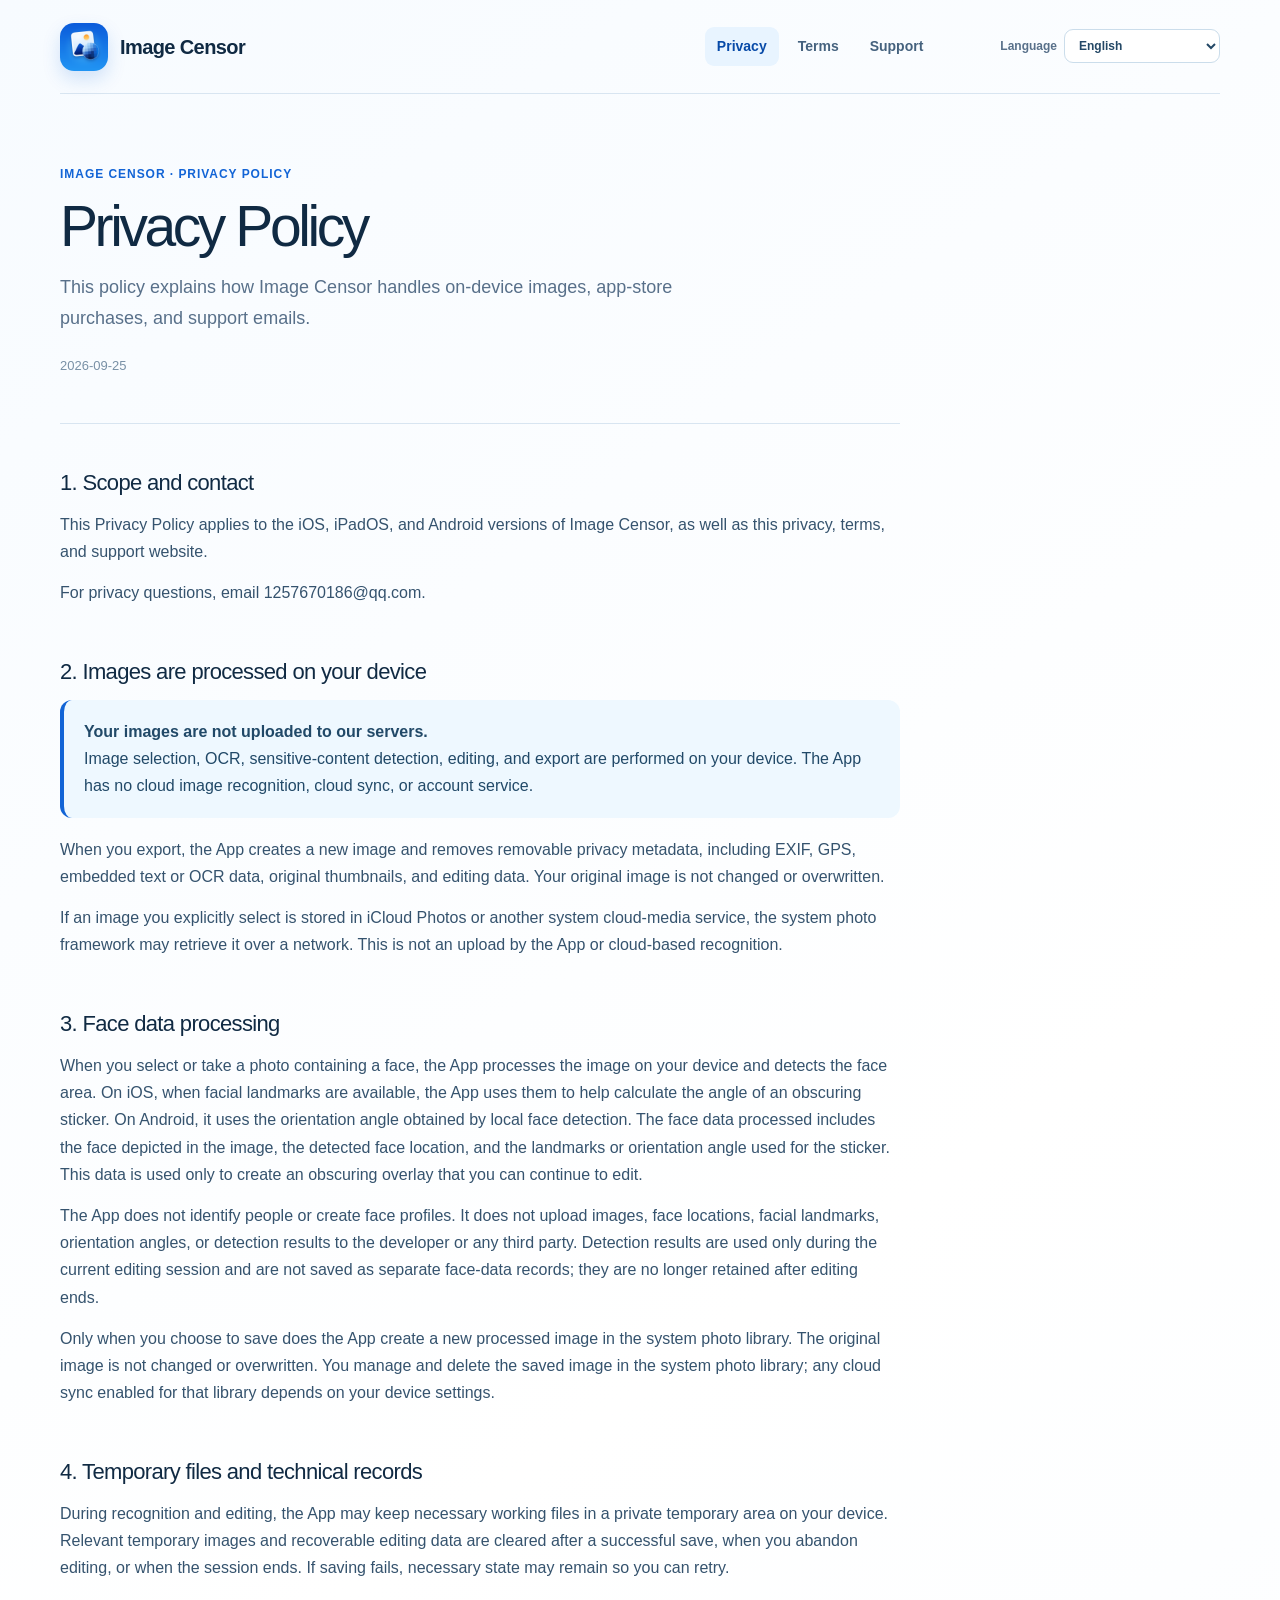
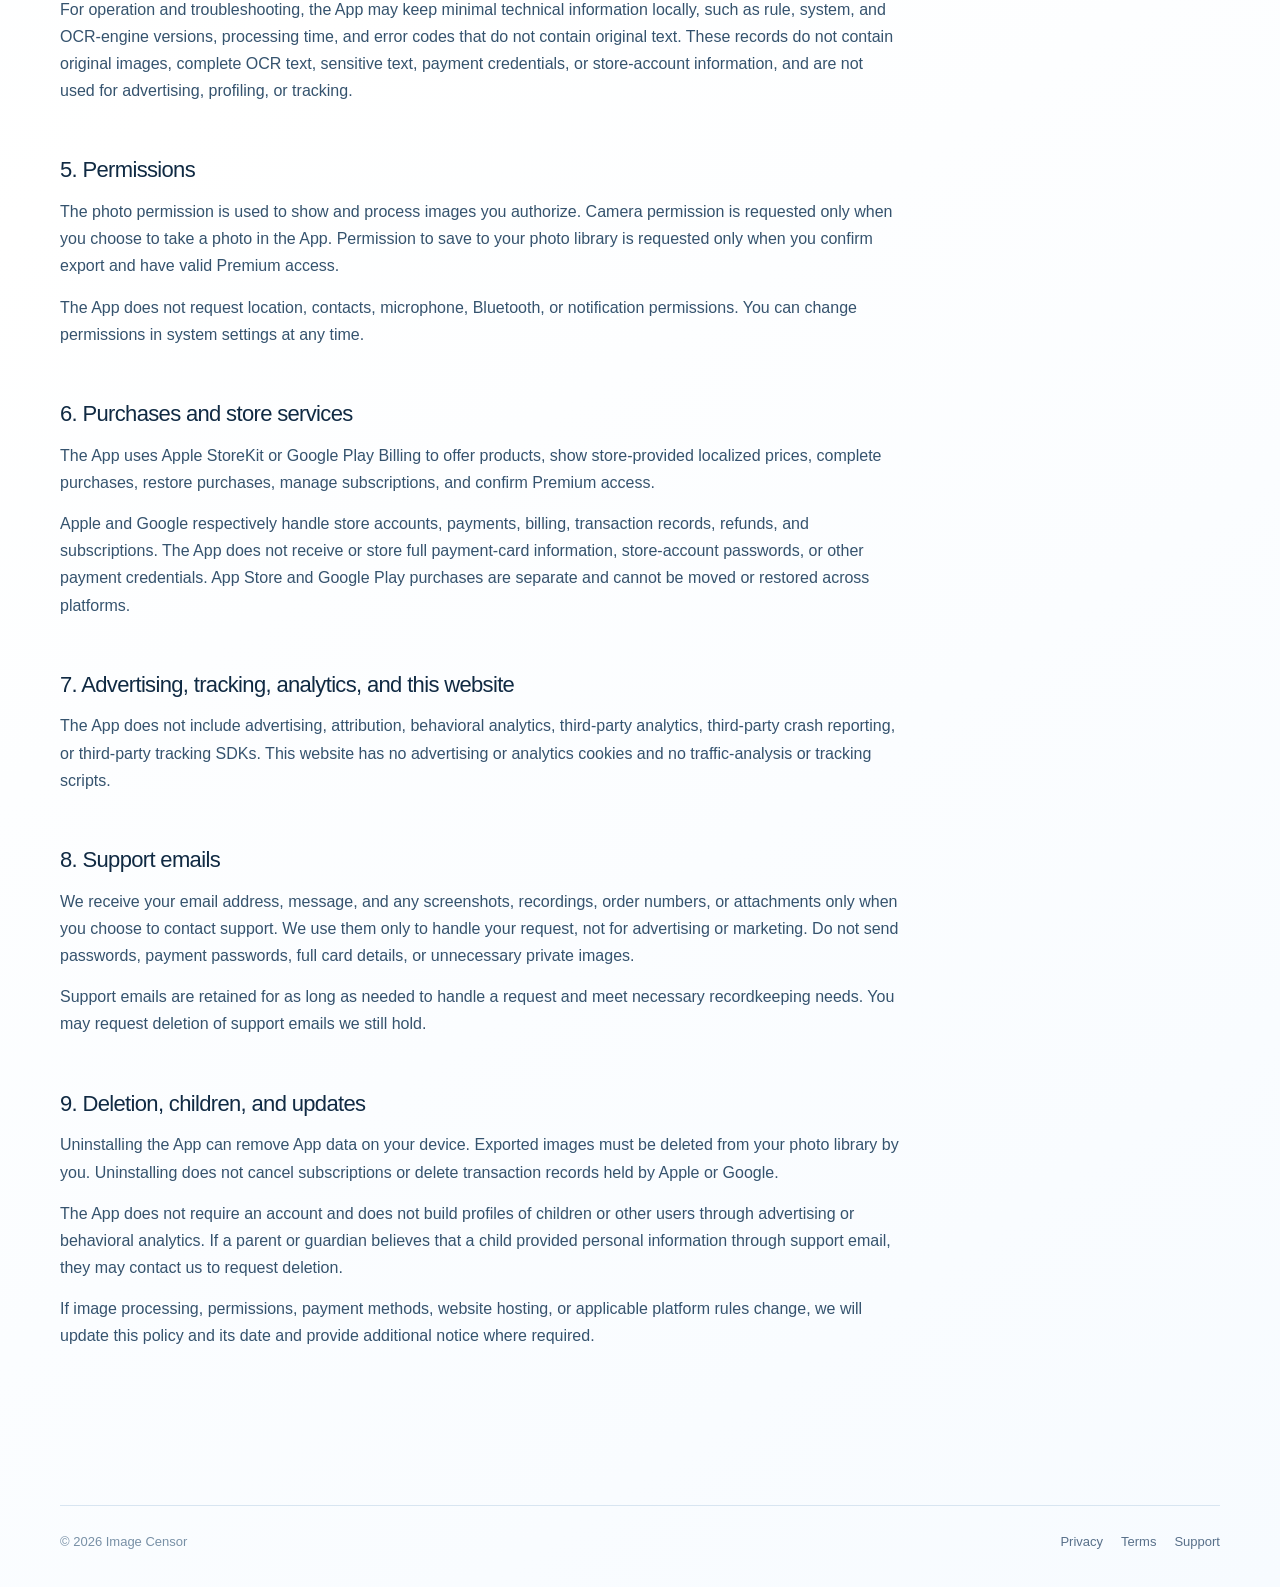
==== v1/privacy/index.html @ e2b9cc8c "Add files via upload Update app names" ====
<!DOCTYPE html><html data-page="privacy" lang="zh-Hans"><head><meta charSet="utf-8"/><meta name="viewport" content="width=device-width, initial-scale=1"/><title>图片打码 · 隐私、条款与支持</title><meta name="description" content="图片打码的隐私政策、使用条款与支持信息。"/><link rel="shortcut icon" href="../favicon.ico"/><link rel="icon" href="../favicon.ico" type="image/x-icon"/><link rel="icon" href="../favicon-16.png" sizes="16x16" type="image/png"/><link rel="icon" href="../favicon-32.png" sizes="32x32" type="image/png"/><link rel="icon" href="../favicon-48.png" sizes="48x48" type="image/png"/><link rel="apple-touch-icon" href="../apple-touch-icon.png" sizes="180x180" type="image/png"/>
<link rel="stylesheet" href="../site.css"/></head><body><div class="site-shell"><header class="topbar"><a href="../index.html?lang=zh-Hans" class="brand" aria-label="图片打码：隐私政策、使用条款、支持"><img src="../app-icon.png" alt="" width="48" height="48" loading="eager" fetchPriority="high" decoding="async" class="brand-mark" data-nimg="1"/><span>图片打码</span></a><div class="topbar-actions"><nav aria-label="主要导航"><a href="../privacy/index.html?lang=zh-Hans" aria-current="page">隐私政策</a><a href="../terms/index.html?lang=zh-Hans">使用条款</a><a href="../support/index.html?lang=zh-Hans">支持</a></nav><label class="language-control">语言<select aria-label="选择显示语言"><option value="zh-Hans" selected="">简体中文</option><option value="zh-Hant">繁體中文</option><option value="en-US">English</option><option value="fr">Français</option><option value="de">Deutsch</option><option value="it">Italiano</option><option value="es-ES">Español</option><option value="pt-BR">Português (Brasil)</option><option value="pt-PT">Português (Portugal)</option><option value="ja">日本語</option><option value="ko">한국어</option><option value="ru">Русский</option><option value="tr">Türkçe</option><option value="ar">العربية</option><option value="nl">Nederlands</option><option value="sv">Svenska</option><option value="nb">Norsk</option><option value="da">Dansk</option><option value="pl">Polski</option><option value="id">Bahasa Indonesia</option><option value="th">ไทย</option><option value="hi">हिन्दी</option><option value="ms">Bahasa Melayu</option><option value="vi">Tiếng Việt</option><option value="fi">Suomi</option><option value="ca">Català</option><option value="cs">Čeština</option><option value="hr">Hrvatski</option><option value="ro">Română</option><option value="bn">বাংলা</option><option value="sk">Slovenčina</option><option value="sl">Slovenščina</option><option value="uk">Українська</option><option value="he">עברית</option><option value="el">Ελληνικά</option><option value="hu">Magyar</option><option value="ta">தமிழ்</option><option value="te">తెలుగు</option><option value="mr">मराठी</option><option value="ur">اردو</option></select></label></div></header><main class="document-main"><section class="document-hero"><p class="eyebrow">图片打码 · <!-- -->Legal</p><h1>隐私政策</h1><p>本政策说明图片打码如何处理设备本地图片、应用商店购买信息和支持邮件。</p><span class="updated">更新日期：2026 年 9 月 25 日</span></section><article class="document-content"><section class="legal-section"><h2>1. 适用范围与联系</h2><p>本隐私政策适用于“图片打码”App 的 iOS、iPadOS 和 Android 版本，以及本隐私、条款与支持网站。</p><p>如有隐私问题，请发送邮件至 <a href="mailto:1257670186@qq.com">1257670186@qq.com</a>。</p></section><section class="legal-section"><h2>2. 图片在设备本地处理</h2><aside class="callout"><strong>你的图片不会上传到我们的服务器。</strong><br/>图片选择、OCR 文字识别、敏感内容识别、编辑和导出均在设备本地完成。App 不提供云端图片识别、云同步或账号。</aside><p>导出时，App 会创建一张新的图片，并清除可清除的 EXIF、GPS、嵌入文字／OCR 数据、原始缩略图和编辑数据等隐私元数据。原图不会被修改或覆盖。</p><p>如你明确选择的照片仅存于 iCloud Photos 或系统云媒体中，系统照片框架可能需要联网取回原图；这不是 App 上传图片或云端识别。</p></section><section class="legal-section"><h2>3. 人脸数据处理</h2><p>当你选择或拍摄含有人脸的图片时，App 在设备本地处理图片并检测人脸所在区域。iOS 版在可取得面部特征点时，用它们辅助计算遮挡贴纸的角度；Android 版使用本地人脸检测得到的朝向角。处理的人脸数据包括图片中呈现人脸的画面、检测到的人脸位置，以及用于贴纸角度的特征点或朝向角；这些数据仅用于生成你可以继续编辑的遮挡。</p><p>App 不识别人物身份，不建立人脸档案，也不会向开发者或第三方上传图片、人脸位置、面部特征点、朝向角或检测结果。检测结果仅在当前编辑期间使用，不作为独立的人脸数据保存；结束编辑后不再保留这些检测结果。</p><p>只有你主动确认保存时，App 才会生成处理后的新图片并存入系统照片图库。原图不会被修改或覆盖。保存后的图片由你在系统照片图库中管理和删除；系统照片图库可能启用的云同步取决于你的设备设置。</p></section><section class="legal-section"><h2>4. 本地临时文件与技术记录</h2><p>识别和编辑期间，App 可以在设备私有临时区域保存必要工作文件。保存成功、放弃编辑或本次会话结束后，相关临时图片和可恢复编辑数据会被清除。保存失败时会保留必要状态，以便重试；系统彻底终止 App 后，不保证恢复未导出的编辑。</p><p>为运行和排查问题，App 可以在设备本地记录最少技术信息，例如规则版本、系统版本、OCR 引擎版本、处理耗时和不包含原文的错误原因码。这些记录不包含原图、完整 OCR 文本、敏感文字、支付凭据或商店账号信息，也不会用于广告、行为分析或追踪。</p></section><section class="legal-section"><h2>5. 权限</h2><ul><li><b>照片访问权限：</b>用于显示你授权的照片、选择图片并在本地处理。</li><li><b>相机权限：</b>仅在你主动使用 App 内相机拍摄图片时请求。</li><li><b>保存到照片库的权限：</b>仅在你确认导出且拥有有效 Premium 权益后保存新图片时请求。</li></ul><p>App 不请求位置、联系人、麦克风、蓝牙或通知权限。你可随时在系统设置中修改权限。</p></section><section class="legal-section"><h2>6. 购买与商店服务</h2><p>App 使用 Apple StoreKit 或 Google Play Billing 提供商品、显示商店返回的本地化价格、完成购买、恢复购买、管理订阅和确认 Premium 权益。</p><p>Apple 或 Google 分别负责商店账号、付款、账单、交易记录、退款和订阅服务。App 不接收或保存完整支付卡信息、商店账号密码或其他支付凭据。App Store 与 Google Play 的购买彼此独立，不能跨平台转移或恢复。</p></section><section class="legal-section"><h2>7. 广告、追踪、统计与网站</h2><p>App 不接入广告、行为分析、归因、第三方统计、第三方崩溃分析或第三方用户追踪 SDK。本网站不设置广告或分析 Cookie，也不包含流量统计或追踪脚本。</p></section><section class="legal-section"><h2>8. 支持邮件</h2><p>只有当你主动发送支持邮件时，我们才会收到你的邮箱地址、邮件内容，以及你自愿附上的截图、录屏、订单号或其他附件。这些信息只用于处理支持请求，不用于广告或营销。请勿发送账号密码、支付密码、完整银行卡信息，或不必要的私人图片。</p><p>支持邮件会在处理请求和必要留档所需期间保存。你可申请删除我们仍持有的支持邮件。</p></section><section class="legal-section"><h2>9. 删除、儿童与更新</h2><p>卸载 App 可删除设备内的 App 数据；已导出到系统相册的图片需在相册中自行删除。卸载 App 不会取消订阅，也不会删除 Apple 或 Google 保存的交易记录。</p><p>App 不要求注册账号，也不通过广告或行为分析建立儿童或其他用户的画像。若家长或监护人认为儿童通过支持邮件提供了个人信息，可以联系我们处理删除请求。</p><p>如图片处理方式、权限、付款方式、网站托管安排或适用平台规则发生变化，我们会更新本政策和页面日期；如适用规则要求，也会提供额外通知。</p></section></article></main><footer><span>© 2026 <!-- -->图片打码</span><div><a href="../privacy/index.html?lang=zh-Hans">隐私</a><a href="../terms/index.html?lang=zh-Hans">条款</a><a href="../support/index.html?lang=zh-Hans">支持</a></div></footer></div><script src="../site-data.js" defer></script><script src="../site.js" defer></script></body></html>
---- v1/site.css ----
/*! tailwindcss v4.2.1 | MIT License | https://tailwindcss.com */
@layer theme{:root,:host{--font-sans:ui-sans-serif, system-ui, sans-serif, "Apple Color Emoji", "Segoe UI Emoji", "Segoe UI Symbol", "Noto Color Emoji";--font-mono:ui-monospace, SFMono-Regular, Menlo, Monaco, Consolas, "Liberation Mono", "Courier New", monospace;--spacing:.25rem;--default-font-family:var(--font-sans);--default-mono-font-family:var(--font-mono)}}@layer base{*,:after,:before{box-sizing:border-box;border:0 solid;margin:0;padding:0}::backdrop{box-sizing:border-box;border:0 solid;margin:0;padding:0}::file-selector-button{box-sizing:border-box;border:0 solid;margin:0;padding:0}html,:host{-webkit-text-size-adjust:100%;tab-size:4;line-height:1.5;font-family:var(--default-font-family,ui-sans-serif, system-ui, sans-serif, "Apple Color Emoji", "Segoe UI Emoji", "Segoe UI Symbol", "Noto Color Emoji");font-feature-settings:var(--default-font-feature-settings,normal);font-variation-settings:var(--default-font-variation-settings,normal);-webkit-tap-highlight-color:transparent}hr{height:0;color:inherit;border-top-width:1px}abbr:where([title]){-webkit-text-decoration:underline dotted;text-decoration:underline dotted}h1,h2,h3,h4,h5,h6{font-size:inherit;font-weight:inherit}a{color:inherit;-webkit-text-decoration:inherit;-webkit-text-decoration:inherit;-webkit-text-decoration:inherit;-webkit-text-decoration:inherit;text-decoration:inherit}b,strong{font-weight:bolder}code,kbd,samp,pre{font-family:var(--default-mono-font-family,ui-monospace, SFMono-Regular, Menlo, Monaco, Consolas, "Liberation Mono", "Courier New", monospace);font-feature-settings:var(--default-mono-font-feature-settings,normal);font-variation-settings:var(--default-mono-font-variation-settings,normal);font-size:1em}small{font-size:80%}sub,sup{vertical-align:baseline;font-size:75%;line-height:0;position:relative}sub{bottom:-.25em}sup{top:-.5em}table{text-indent:0;border-color:inherit;border-collapse:collapse}:-moz-focusring{outline:auto}progress{vertical-align:baseline}summary{display:list-item}ol,ul,menu{list-style:none}img,svg,video,canvas,audio,iframe,embed,object{vertical-align:middle;display:block}img,video{max-width:100%;height:auto}button,input,select,optgroup,textarea{font:inherit;font-feature-settings:inherit;font-variation-settings:inherit;letter-spacing:inherit;color:inherit;opacity:1;background-color:#0000;border-radius:0}::file-selector-button{font:inherit;font-feature-settings:inherit;font-variation-settings:inherit;letter-spacing:inherit;color:inherit;opacity:1;background-color:#0000;border-radius:0}:where(select:is([multiple],[size])) optgroup{font-weight:bolder}:where(select:is([multiple],[size])) optgroup option{padding-inline-start:20px}::file-selector-button{margin-inline-end:4px}::placeholder{opacity:1}@supports (not ((-webkit-appearance:-apple-pay-button))) or (contain-intrinsic-size:1px){::placeholder{color:currentColor}@supports (color:color-mix(in lab, red, red)){::placeholder{color:color-mix(in oklab, currentcolor 50%, transparent)}}}textarea{resize:vertical}::-webkit-search-decoration{-webkit-appearance:none}::-webkit-date-and-time-value{min-height:1lh;text-align:inherit}::-webkit-datetime-edit{display:inline-flex}::-webkit-datetime-edit-fields-wrapper{padding:0}::-webkit-datetime-edit{padding-block:0}::-webkit-datetime-edit-year-field{padding-block:0}::-webkit-datetime-edit-month-field{padding-block:0}::-webkit-datetime-edit-day-field{padding-block:0}::-webkit-datetime-edit-hour-field{padding-block:0}::-webkit-datetime-edit-minute-field{padding-block:0}::-webkit-datetime-edit-second-field{padding-block:0}::-webkit-datetime-edit-millisecond-field{padding-block:0}::-webkit-datetime-edit-meridiem-field{padding-block:0}::-webkit-calendar-picker-indicator{line-height:1}:-moz-ui-invalid{box-shadow:none}button,input:where([type=button],[type=reset],[type=submit]){-webkit-appearance:button;appearance:button}::file-selector-button{-webkit-appearance:button;appearance:button}::-webkit-inner-spin-button{height:auto}::-webkit-outer-spin-button{height:auto}[hidden]:where(:not([hidden=until-found])){display:none!important}}@layer components;@layer utilities{.fixed{position:fixed}.relative{position:relative}.static{position:static}.start{inset-inline-start:var(--spacing)}.end{inset-inline-end:var(--spacing)}.table{display:table}}:root{--ink:#102a43;--muted:#58708a;--line:#d8e5f1;--surface:#fff;--sky:#eef8ff;--blue:#1264d6;--deep:#074aa8;--warm:#ffb344}*{box-sizing:border-box}html{background:#f7fbff}body{color:var(--ink);background:linear-gradient(145deg,#f7fbff 0%,#fff 45%,#f7fbff 100%);margin:0;font-family:-apple-system,BlinkMacSystemFont,Segoe UI,PingFang SC,Hiragino Sans GB,Microsoft YaHei,Arial,sans-serif;line-height:1.7}a{color:var(--deep);text-underline-offset:3px;text-decoration-thickness:1px}.site-shell{flex-direction:column;width:min(1160px,100% - 40px);min-height:100vh;margin:auto;display:flex}.topbar{border-bottom:1px solid var(--line);justify-content:space-between;align-items:center;gap:28px;min-height:94px;display:flex}.brand{color:var(--ink);letter-spacing:-.03em;align-items:center;gap:12px;font-size:20px;font-weight:780;text-decoration:none;display:flex}.brand-mark{border-radius:14px;box-shadow:0 8px 18px #1264d62b}.topbar-actions{align-items:center;gap:65px;display:flex}nav{align-items:center;gap:7px;display:flex}nav a{color:#45627e;border-radius:9px;padding:8px 12px;font-size:14px;font-weight:650;text-decoration:none}nav a:hover,nav a[aria-current=page]{color:var(--deep);background:#e8f4ff}.language-control{color:#58708a;white-space:nowrap;align-items:center;gap:7px;font-size:12px;font-weight:700;display:flex}.language-control select{color:#244866;max-width:156px;height:34px;font:inherit;cursor:pointer;background:#fff;border:1px solid #cbddeb;border-radius:9px;outline:none;padding-block:0;padding-inline:10px 28px}.language-control select:focus{border-color:var(--blue);box-shadow:0 0 0 3px #1264d61f}.translation-notice{color:#78571a;background:#fff9e9;border:1px solid #ecd9ad;border-radius:10px;margin:16px 0 -25px;padding:9px 13px;font-size:13px}.home-main{flex:1;padding:72px 0 58px}.home-hero{padding:36px 0 58px}.eyebrow{color:var(--blue);letter-spacing:.08em;text-transform:uppercase;margin:0 0 12px;font-size:12px;font-weight:800}h1,h2,p{margin-top:0}.home-hero h1{letter-spacing:-.065em;margin-bottom:22px;font-size:clamp(44px,7vw,80px);line-height:1.06}.hero-copy{max-width:630px;color:var(--muted);font-size:19px;line-height:1.8}.hero-points{flex-wrap:wrap;gap:9px;margin-top:28px;display:flex}.hero-points span{color:#32628d;background:#fff;border:1px solid #c5ddf2;border-radius:999px;padding:5px 12px;font-size:13px}.home-cards{grid-template-columns:repeat(3,1fr);gap:16px;display:grid}.feature-card{border:1px solid var(--line);min-height:276px;color:var(--ink);background:#ffffffe6;border-radius:20px;flex-direction:column;padding:26px;text-decoration:none;transition:transform .18s,box-shadow .18s,border-color .18s;display:flex;box-shadow:0 15px 32px #1c5c970f}:is(.feature-card:hover,.feature-card:focus-visible){background:#edf6ff;border-color:#9dc7ea;transform:translateY(-4px);box-shadow:0 20px 40px #1c5c971f}.feature-card:focus-visible{outline-offset:3px;outline:3px solid #8ec4f4}.card-index{color:#80a8cc;letter-spacing:.08em;font-size:13px;font-weight:800}.feature-card h2{letter-spacing:-.035em;margin:22px 0 10px;font-size:25px}.feature-card p{color:var(--muted);font-size:15px;line-height:1.75}.feature-card b{color:var(--deep);margin-top:auto;font-size:14px}.document-main{flex:1;padding:70px 0 60px}.document-hero{max-width:700px;padding:0 0 45px}.document-hero h1{letter-spacing:-.06em;margin-bottom:14px;font-size:clamp(38px,5vw,57px);line-height:1.08}.document-hero>p:not(.eyebrow){color:var(--muted);margin-bottom:16px;font-size:18px;line-height:1.75}.updated{color:#7890a6;font-size:13px}.document-content{border-top:1px solid var(--line);max-width:840px;padding:44px 0}.legal-section{padding:0 0 37px}.legal-section h2{letter-spacing:-.03em;margin:0 0 13px;font-size:22px;line-height:1.35}.legal-section p{color:#35536e;margin-bottom:14px}.legal-section ul{color:#35536e;padding-inline-start:21px}.legal-section li{margin:7px 0;padding-inline-start:3px}.callout{border-inline-start:4px solid var(--blue);color:#214968;background:var(--sky);border-radius:12px;margin:0 0 18px;padding:18px 20px}.email-panel{background:linear-gradient(135deg,#f3faff,#e6f4ff);border:1px solid #bcd9f4;border-radius:17px;justify-content:space-between;align-items:center;gap:28px;margin-bottom:42px;padding:23px 25px;display:flex}.email-panel strong{font-size:20px}.email-panel p{color:var(--muted);margin:3px 0 0;font-size:14px}.email-panel a{color:#fff;background:var(--blue);border-radius:9px;flex:none;padding:10px 14px;font-size:14px;font-weight:700;text-decoration:none}.faq-grid{grid-template-columns:repeat(2,minmax(0,1fr));gap:14px;margin-bottom:38px;display:grid}.faq{border:1px solid var(--line);background:#fff;border-radius:15px;padding:21px}.faq h2{letter-spacing:-.025em;margin-bottom:9px;font-size:17px;line-height:1.4}.faq p{color:#526e88;margin:0;font-size:14px;line-height:1.75}footer{border-top:1px solid var(--line);color:#7890a6;justify-content:space-between;gap:20px;padding:25px 0 34px;font-size:13px;display:flex}footer div{gap:18px;display:flex}footer a{color:#58708a;text-decoration:none}@media (max-width:720px){.site-shell{width:min(100% - 28px,1160px)}.topbar{flex-direction:column;align-items:flex-start;gap:8px;min-height:auto;padding:14px 0}.topbar-actions{justify-content:space-between;gap:20px;width:100%}.brand{font-size:17px}.brand-mark{border-radius:11px;width:38px;height:38px}nav{gap:0}nav a{padding:7px 6px;font-size:13px}.language-control{gap:4px}.language-control select{max-width:112px;padding-left:7px}.translation-notice{margin:12px 0 -23px}.home-main,.document-main{padding:46px 0}.home-hero{padding:22px 0 40px}.home-hero h1{font-size:48px}.hero-copy{font-size:17px}.home-cards,.faq-grid{grid-template-columns:1fr}.feature-card{min-height:220px}.document-hero{padding-bottom:35px}.document-content{padding-top:35px}.email-panel{flex-direction:column;align-items:flex-start;gap:14px}.email-panel a{text-align:center;width:100%}footer{flex-direction:column;align-items:flex-start;gap:10px}}
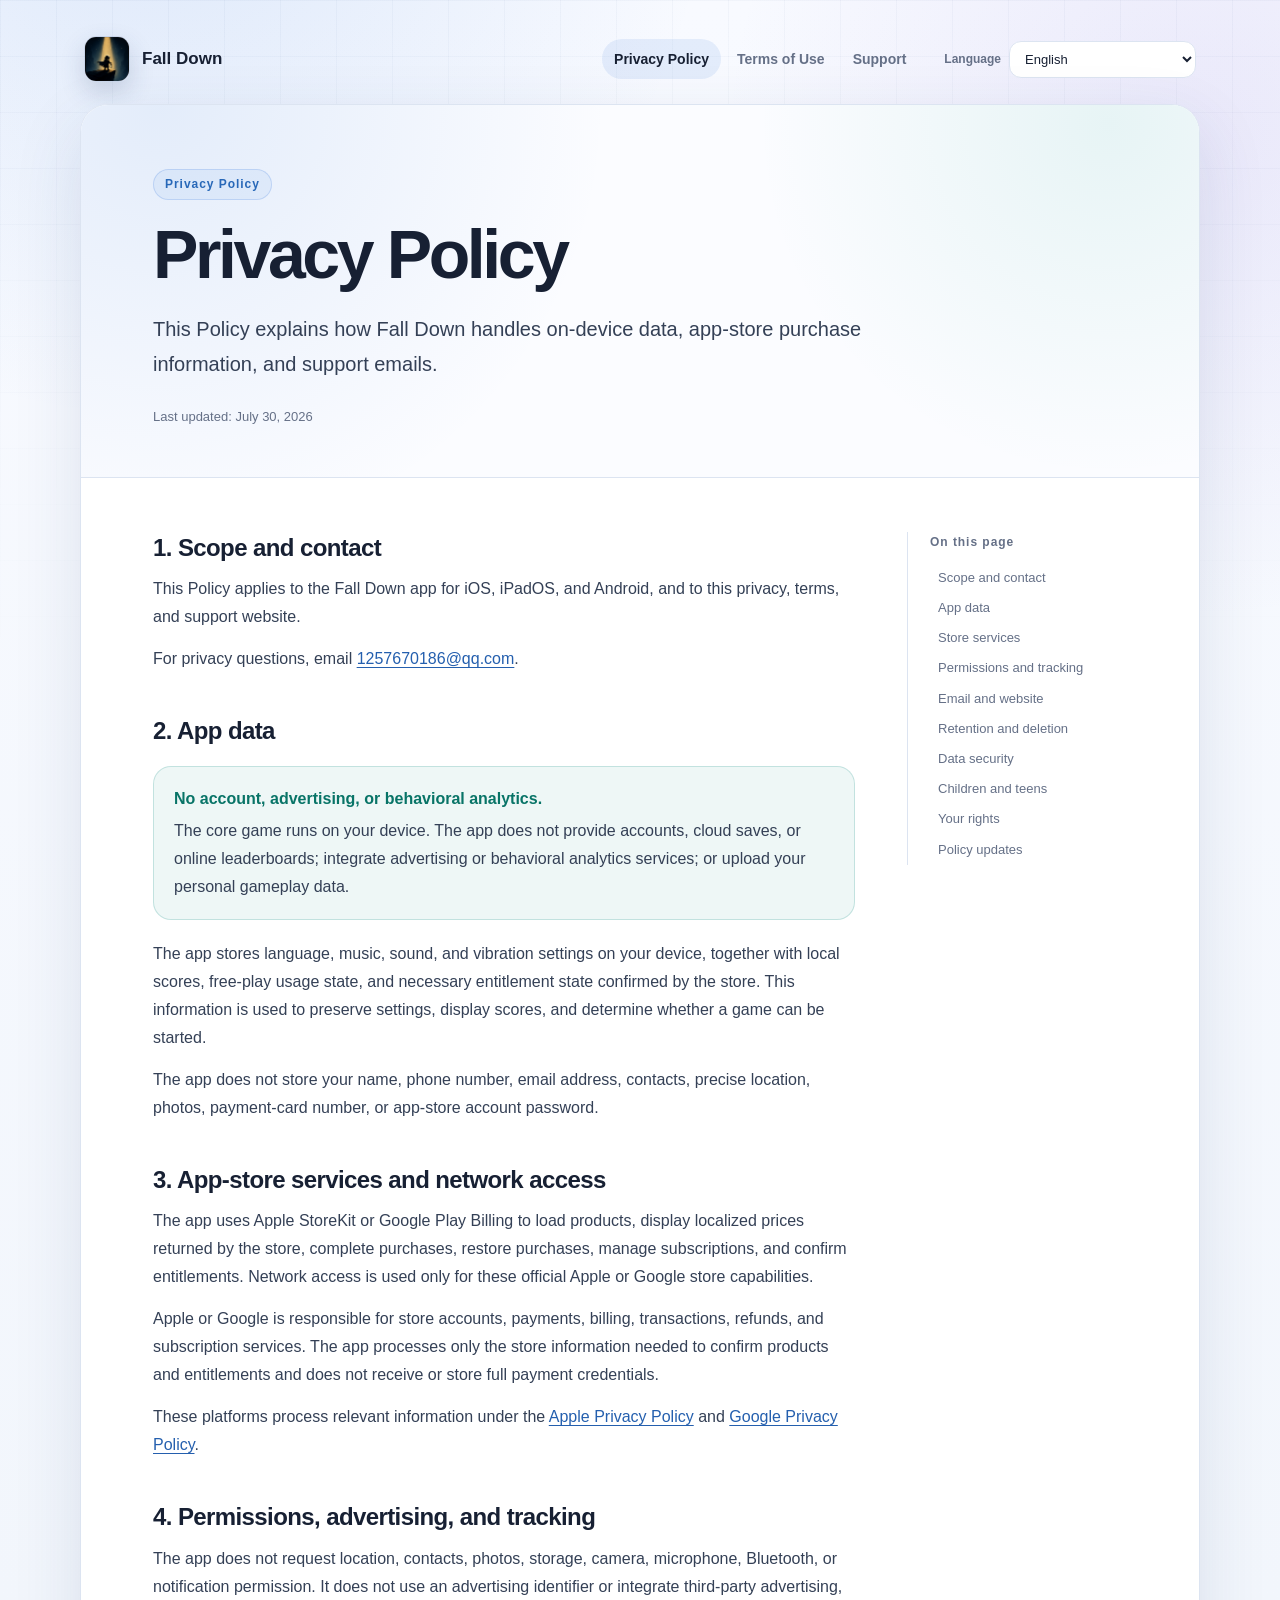
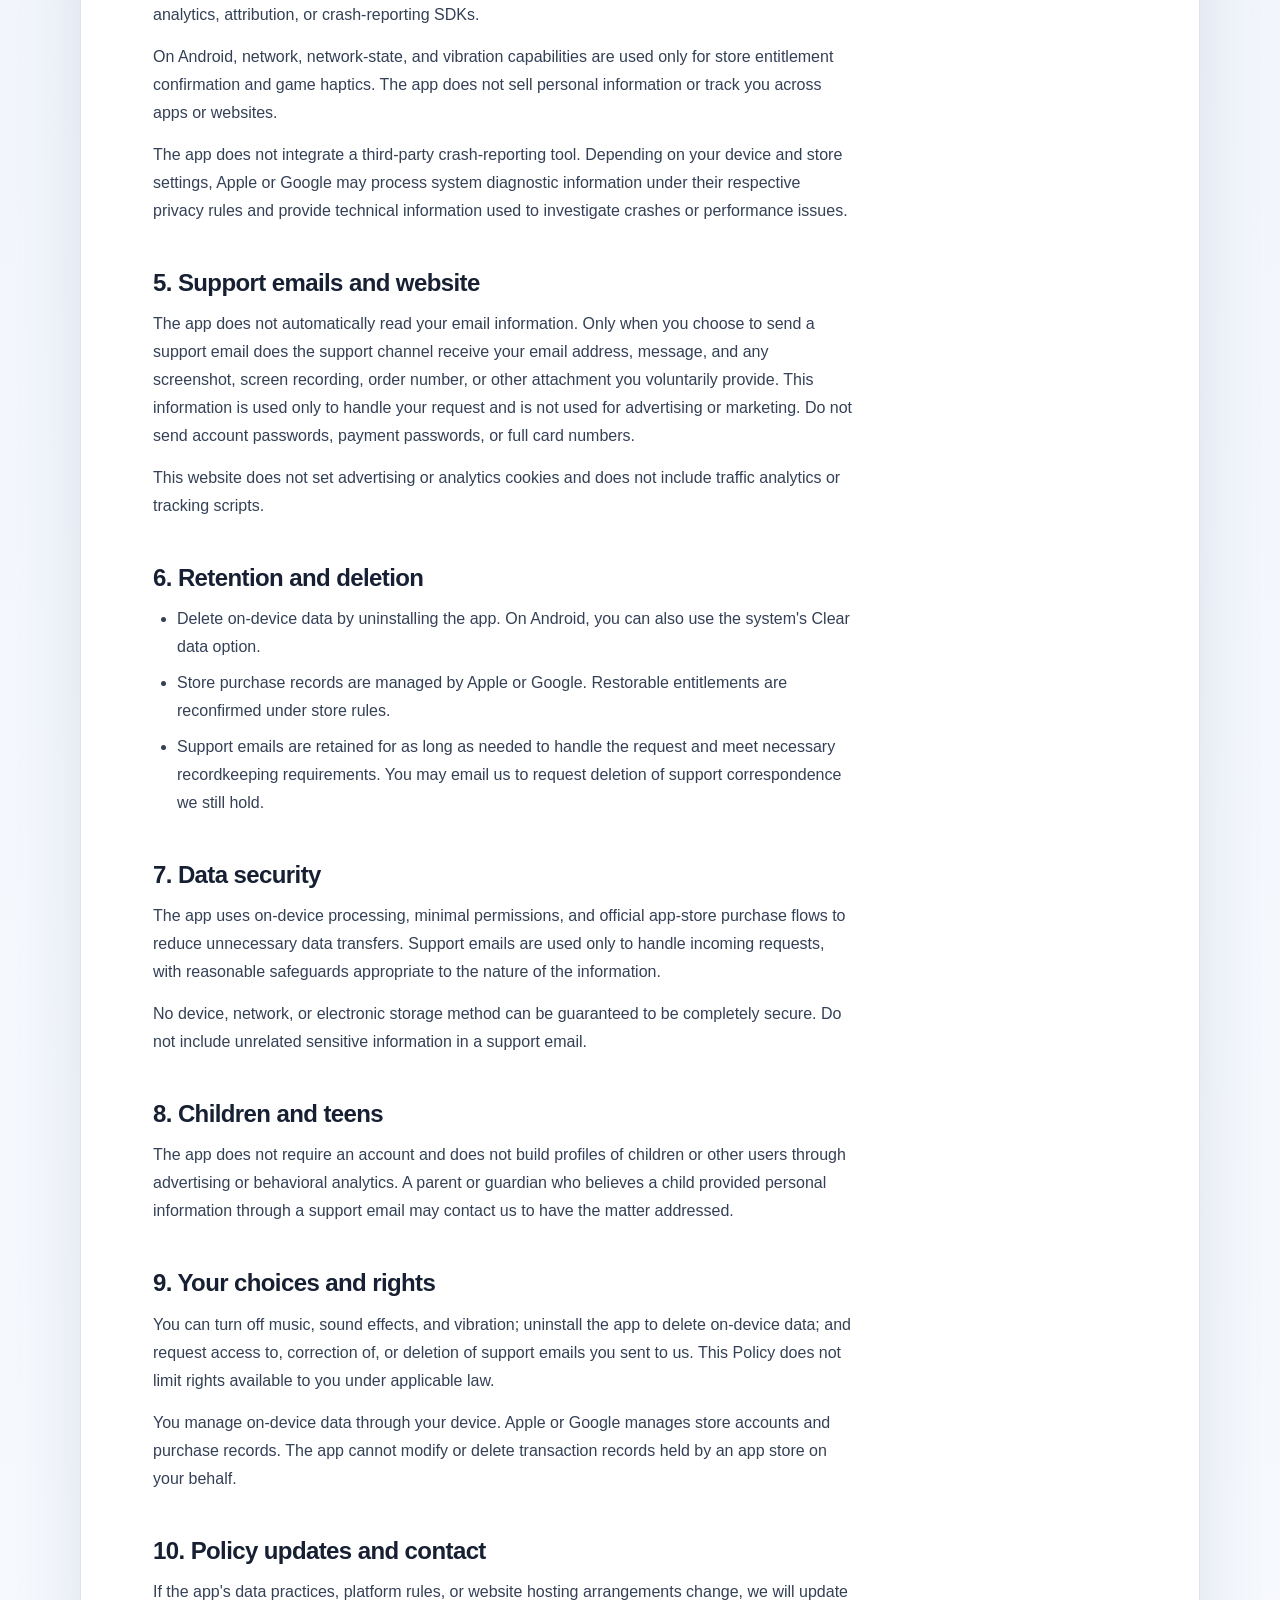
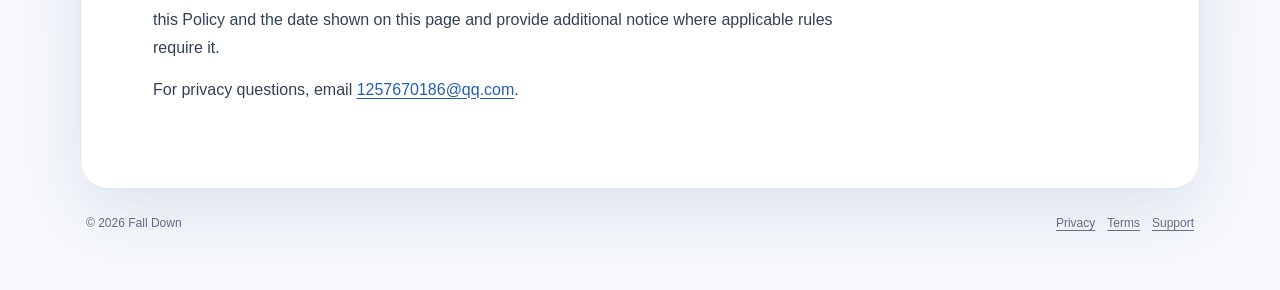
==== commit a7ece5c0: "Add files via upload" ====
--- a/v1/privacy/index.html
+++ b/v1/privacy/index.html
@@ -1,2 +1,221 @@
-<!DOCTYPE html><html data-page="privacy" lang="zh-Hans"><head><meta charSet="utf-8"/><meta name="viewport" content="width=device-width, initial-scale=1"/><title>图片打码 · 隐私、条款与支持</title><meta name="description" content="图片打码的隐私政策、使用条款与支持信息。"/><link rel="shortcut icon" href="../favicon.ico"/><link rel="icon" href="../favicon.ico" type="image/x-icon"/><link rel="icon" href="../favicon-16.png" sizes="16x16" type="image/png"/><link rel="icon" href="../favicon-32.png" sizes="32x32" type="image/png"/><link rel="icon" href="../favicon-48.png" sizes="48x48" type="image/png"/><link rel="apple-touch-icon" href="../apple-touch-icon.png" sizes="180x180" type="image/png"/>
-<link rel="stylesheet" href="../site.css"/></head><body><div class="site-shell"><header class="topbar"><a href="../index.html?lang=zh-Hans" class="brand" aria-label="图片打码：隐私政策、使用条款、支持"><img src="../app-icon.png" alt="" width="48" height="48" loading="eager" fetchPriority="high" decoding="async" class="brand-mark" data-nimg="1"/><span>图片打码</span></a><div class="topbar-actions"><nav aria-label="主要导航"><a href="../privacy/index.html?lang=zh-Hans" aria-current="page">隐私政策</a><a href="../terms/index.html?lang=zh-Hans">使用条款</a><a href="../support/index.html?lang=zh-Hans">支持</a></nav><label class="language-control">语言<select aria-label="选择显示语言"><option value="zh-Hans" selected="">简体中文</option><option value="zh-Hant">繁體中文</option><option value="en-US">English</option><option value="fr">Français</option><option value="de">Deutsch</option><option value="it">Italiano</option><option value="es-ES">Español</option><option value="pt-BR">Português (Brasil)</option><option value="pt-PT">Português (Portugal)</option><option value="ja">日本語</option><option value="ko">한국어</option><option value="ru">Русский</option><option value="tr">Türkçe</option><option value="ar">العربية</option><option value="nl">Nederlands</option><option value="sv">Svenska</option><option value="nb">Norsk</option><option value="da">Dansk</option><option value="pl">Polski</option><option value="id">Bahasa Indonesia</option><option value="th">ไทย</option><option value="hi">हिन्दी</option><option value="ms">Bahasa Melayu</option><option value="vi">Tiếng Việt</option><option value="fi">Suomi</option><option value="ca">Català</option><option value="cs">Čeština</option><option value="hr">Hrvatski</option><option value="ro">Română</option><option value="bn">বাংলা</option><option value="sk">Slovenčina</option><option value="sl">Slovenščina</option><option value="uk">Українська</option><option value="he">עברית</option><option value="el">Ελληνικά</option><option value="hu">Magyar</option><option value="ta">தமிழ்</option><option value="te">తెలుగు</option><option value="mr">मराठी</option><option value="ur">اردو</option></select></label></div></header><main class="document-main"><section class="document-hero"><p class="eyebrow">图片打码 · <!-- -->Legal</p><h1>隐私政策</h1><p>本政策说明图片打码如何处理设备本地图片、应用商店购买信息和支持邮件。</p><span class="updated">更新日期：2026 年 9 月 25 日</span></section><article class="document-content"><section class="legal-section"><h2>1. 适用范围与联系</h2><p>本隐私政策适用于“图片打码”App 的 iOS、iPadOS 和 Android 版本，以及本隐私、条款与支持网站。</p><p>如有隐私问题，请发送邮件至 <a href="mailto:1257670186@qq.com">1257670186@qq.com</a>。</p></section><section class="legal-section"><h2>2. 图片在设备本地处理</h2><aside class="callout"><strong>你的图片不会上传到我们的服务器。</strong><br/>图片选择、OCR 文字识别、敏感内容识别、编辑和导出均在设备本地完成。App 不提供云端图片识别、云同步或账号。</aside><p>导出时，App 会创建一张新的图片，并清除可清除的 EXIF、GPS、嵌入文字／OCR 数据、原始缩略图和编辑数据等隐私元数据。原图不会被修改或覆盖。</p><p>如你明确选择的照片仅存于 iCloud Photos 或系统云媒体中，系统照片框架可能需要联网取回原图；这不是 App 上传图片或云端识别。</p></section><section class="legal-section"><h2>3. 人脸数据处理</h2><p>当你选择或拍摄含有人脸的图片时，App 在设备本地处理图片并检测人脸所在区域。iOS 版在可取得面部特征点时，用它们辅助计算遮挡贴纸的角度；Android 版使用本地人脸检测得到的朝向角。处理的人脸数据包括图片中呈现人脸的画面、检测到的人脸位置，以及用于贴纸角度的特征点或朝向角；这些数据仅用于生成你可以继续编辑的遮挡。</p><p>App 不识别人物身份，不建立人脸档案，也不会向开发者或第三方上传图片、人脸位置、面部特征点、朝向角或检测结果。检测结果仅在当前编辑期间使用，不作为独立的人脸数据保存；结束编辑后不再保留这些检测结果。</p><p>只有你主动确认保存时，App 才会生成处理后的新图片并存入系统照片图库。原图不会被修改或覆盖。保存后的图片由你在系统照片图库中管理和删除；系统照片图库可能启用的云同步取决于你的设备设置。</p></section><section class="legal-section"><h2>4. 本地临时文件与技术记录</h2><p>识别和编辑期间，App 可以在设备私有临时区域保存必要工作文件。保存成功、放弃编辑或本次会话结束后，相关临时图片和可恢复编辑数据会被清除。保存失败时会保留必要状态，以便重试；系统彻底终止 App 后，不保证恢复未导出的编辑。</p><p>为运行和排查问题，App 可以在设备本地记录最少技术信息，例如规则版本、系统版本、OCR 引擎版本、处理耗时和不包含原文的错误原因码。这些记录不包含原图、完整 OCR 文本、敏感文字、支付凭据或商店账号信息，也不会用于广告、行为分析或追踪。</p></section><section class="legal-section"><h2>5. 权限</h2><ul><li><b>照片访问权限：</b>用于显示你授权的照片、选择图片并在本地处理。</li><li><b>相机权限：</b>仅在你主动使用 App 内相机拍摄图片时请求。</li><li><b>保存到照片库的权限：</b>仅在你确认导出且拥有有效 Premium 权益后保存新图片时请求。</li></ul><p>App 不请求位置、联系人、麦克风、蓝牙或通知权限。你可随时在系统设置中修改权限。</p></section><section class="legal-section"><h2>6. 购买与商店服务</h2><p>App 使用 Apple StoreKit 或 Google Play Billing 提供商品、显示商店返回的本地化价格、完成购买、恢复购买、管理订阅和确认 Premium 权益。</p><p>Apple 或 Google 分别负责商店账号、付款、账单、交易记录、退款和订阅服务。App 不接收或保存完整支付卡信息、商店账号密码或其他支付凭据。App Store 与 Google Play 的购买彼此独立，不能跨平台转移或恢复。</p></section><section class="legal-section"><h2>7. 广告、追踪、统计与网站</h2><p>App 不接入广告、行为分析、归因、第三方统计、第三方崩溃分析或第三方用户追踪 SDK。本网站不设置广告或分析 Cookie，也不包含流量统计或追踪脚本。</p></section><section class="legal-section"><h2>8. 支持邮件</h2><p>只有当你主动发送支持邮件时，我们才会收到你的邮箱地址、邮件内容，以及你自愿附上的截图、录屏、订单号或其他附件。这些信息只用于处理支持请求，不用于广告或营销。请勿发送账号密码、支付密码、完整银行卡信息，或不必要的私人图片。</p><p>支持邮件会在处理请求和必要留档所需期间保存。你可申请删除我们仍持有的支持邮件。</p></section><section class="legal-section"><h2>9. 删除、儿童与更新</h2><p>卸载 App 可删除设备内的 App 数据；已导出到系统相册的图片需在相册中自行删除。卸载 App 不会取消订阅，也不会删除 Apple 或 Google 保存的交易记录。</p><p>App 不要求注册账号，也不通过广告或行为分析建立儿童或其他用户的画像。若家长或监护人认为儿童通过支持邮件提供了个人信息，可以联系我们处理删除请求。</p><p>如图片处理方式、权限、付款方式、网站托管安排或适用平台规则发生变化，我们会更新本政策和页面日期；如适用规则要求，也会提供额外通知。</p></section></article></main><footer><span>© 2026 <!-- -->图片打码</span><div><a href="../privacy/index.html?lang=zh-Hans">隐私</a><a href="../terms/index.html?lang=zh-Hans">条款</a><a href="../support/index.html?lang=zh-Hans">支持</a></div></footer></div><script src="../site-data.js" defer></script><script src="../site.js" defer></script></body></html>+<!doctype html>
+<html lang="zh-Hans">
+  <head>
+    <meta charset="utf-8">
+    <meta name="viewport" content="width=device-width, initial-scale=1">
+    <meta name="description" content="《下落》隐私政策。">
+    <link rel="icon" type="image/png" href="../assets/app-icon.png">
+    <link rel="stylesheet" href="../assets/site.css">
+    <title>隐私政策｜下落</title>
+  </head>
+  <body data-page="privacy">
+    <main class="site-shell">
+      <header class="topbar">
+        <a class="brand" href="../index.html" data-locale-link aria-label="《下落》法律与支持首页">
+          <img class="brand-mark" src="../assets/app-icon.png" alt="">
+          <span class="brand-name" data-app-name>下落</span>
+        </a>
+        <div class="topbar-actions">
+          <nav class="primary-nav" aria-label="主要导航">
+            <a href="../privacy/index.html" data-locale-link aria-current="page">隐私政策</a>
+            <a href="../terms/index.html" data-locale-link>使用条款</a>
+            <a href="../support/index.html" data-locale-link>支持</a>
+          </nav>
+          <div class="language-control">
+            <label for="languageSelect">语言</label>
+            <select
+              id="languageSelect"
+              data-language-select
+              aria-label="选择显示语言"
+            ></select>
+          </div>
+        </div>
+      </header>
+
+      <article class="document" data-localized-page>
+        <header class="hero">
+          <p class="eyebrow">隐私政策</p>
+          <h1>隐私政策</h1>
+          <p class="hero-lead">
+            本政策说明《<span data-app-name>下落</span>》如何处理设备本地数据、
+            商店购买信息和支持邮件。
+          </p>
+          <div class="meta-row">
+            <span>更新日期：2026 年 7 月 30 日</span>
+          </div>
+        </header>
+
+        <div class="document-layout">
+          <div class="document-content">
+            <section class="document-section" id="scope">
+              <h2>1. 适用范围与联系</h2>
+              <p>
+                本政策适用于《<span data-app-name>下落</span>》iOS、iPadOS 和 Android App，
+                以及本隐私、条款与支持网站。
+              </p>
+              <p>
+                隐私问题请发送至
+                <a href="mailto:1257670186@qq.com">1257670186@qq.com</a>。
+              </p>
+            </section>
+
+            <section class="document-section" id="app-data">
+              <h2>2. App 数据</h2>
+              <div class="callout">
+                <strong>不要求账号，不使用广告或行为分析。</strong>
+                核心游戏在设备本地运行。App 不提供账号、云存档或在线排行榜，
+                不接入广告或行为分析服务，也不上传你的个人游戏数据。
+              </div>
+              <p>
+                App 会在设备本地保存语言、音乐、音效、震动等设置，
+                以及本地成绩、免费体验使用状态和商店确认的必要权益状态。
+                这些数据用于保持游戏设置、显示成绩和判断是否可以开始游戏。
+              </p>
+              <p>
+                App 不保存姓名、手机号、邮箱、通讯录、精确位置、照片、
+                支付卡号或商店账号密码。
+              </p>
+            </section>
+
+            <section class="document-section" id="store-services">
+              <h2>3. 应用商店服务与联网</h2>
+              <p>
+                App 使用 Apple StoreKit 或 Google Play Billing 加载商品、
+                显示商店返回的本地化价格、完成购买、恢复购买、管理订阅并确认权益。
+                联网仅用于这些 Apple 或 Google 官方商店能力。
+              </p>
+              <p>
+                Apple 或 Google 负责商店账号、付款、账单、交易、退款和订阅服务。
+                App 只处理确认商品和权益所需的商店信息，不接收或保存完整支付凭据。
+              </p>
+              <p>
+                相关平台数据处理分别受
+                <a href="https://www.apple.com/legal/privacy/" target="_blank" rel="noopener noreferrer">
+                  Apple 隐私政策
+                </a>
+                和
+                <a href="https://policies.google.com/privacy" target="_blank" rel="noopener noreferrer">
+                  Google 隐私权政策
+                </a>
+                约束。
+              </p>
+            </section>
+
+            <section class="document-section" id="permissions">
+              <h2>4. 权限、广告与追踪</h2>
+              <p>
+                App 不申请定位、通讯录、照片、存储、摄像头、麦克风、蓝牙或通知权限，
+                不使用广告标识符，也不接入第三方广告、统计、归因或崩溃上报 SDK。
+              </p>
+              <p>
+                Android 使用网络、网络状态和震动能力，仅用于商店权益确认和游戏触感。
+                App 不出售个人信息，也不跨 App 或网站追踪你。
+              </p>
+              <p>
+                App 不接入第三方崩溃上报工具。根据你的设备和商店设置，
+                Apple 或 Google 可能按照各自的隐私规则处理系统诊断信息，
+                并提供用于排查崩溃或性能问题的技术信息。
+              </p>
+            </section>
+
+            <section class="document-section" id="support-website">
+              <h2>5. 支持邮件与网站</h2>
+              <p>
+                App 不会自动读取你的邮箱信息。只有当你主动发送支持邮件时，
+                支持服务才会收到你的邮箱地址、邮件内容，以及你自愿提供的截图、
+                录屏、订单号或其他附件。这些信息只用于处理问题。
+                支持邮件不会用于广告或营销。
+                请不要发送账号密码、支付密码或完整银行卡号。
+              </p>
+              <p>
+                本网站自身不设置广告或分析 Cookie，也不加入访问分析或追踪脚本。
+              </p>
+            </section>
+
+            <section class="document-section" id="retention">
+              <h2>6. 保存与删除</h2>
+              <ul>
+                <li>设备本地数据可通过卸载 App 删除；Android 也可通过系统“清除数据”删除。</li>
+                <li>商店购买记录由 Apple 或 Google 管理，可恢复的权益按商店规则重新确认。</li>
+                <li>
+                  支持邮件在处理问题和满足必要记录要求所需期间保留；
+                  你可以发邮件请求删除我们仍持有的支持通信。
+                </li>
+              </ul>
+            </section>
+
+            <section class="document-section" id="security">
+              <h2>7. 数据安全</h2>
+              <p>
+                App 通过设备本地处理、最少权限和官方应用商店购买流程，
+                减少不必要的数据传输。支持邮件仅用于处理来信，并采取与信息性质相适应的合理保护措施。
+              </p>
+              <p>
+                任何设备、网络或电子存储方式都不能保证绝对安全。
+                请不要在支持邮件中发送与问题无关的敏感信息。
+              </p>
+            </section>
+
+            <section class="document-section" id="children">
+              <h2>8. 儿童与青少年</h2>
+              <p>
+                App 不要求账号，也不通过广告或行为分析建立儿童或其他用户画像。
+                如果监护人认为儿童通过支持邮件提供了个人信息，可以联系我们处理。
+              </p>
+            </section>
+
+            <section class="document-section" id="rights">
+              <h2>9. 你的选择与权利</h2>
+              <p>
+                你可以关闭音乐、音效和震动，卸载 App 删除设备本地数据，
+                也可以就你主动发送给我们的支持邮件提出访问、更正或删除请求。
+                你依据适用法律享有的权利不因本政策受到限制。
+              </p>
+              <p>
+                设备本地数据由你通过设备管理；商店账号和购买记录由 Apple 或 Google 管理。
+                App 无法代替你修改或删除应用商店保存的交易记录。
+              </p>
+            </section>
+
+            <section class="document-section" id="changes">
+              <h2>10. 政策更新与联系</h2>
+              <p>
+                如果 App 的数据行为、平台规则或网站托管方式发生变化，
+                我们会更新本政策和页面日期，并在适用规则要求时提供额外提示。
+              </p>
+              <p>
+                如有隐私问题，请发送邮件至：
+                <a href="mailto:1257670186@qq.com">1257670186@qq.com</a>。
+              </p>
+            </section>
+          </div>
+
+          <aside class="toc" aria-label="本页目录">
+            <p class="toc-title">本页内容</p>
+            <a href="#scope">范围与联系</a>
+            <a href="#app-data">App 数据</a>
+            <a href="#store-services">商店服务</a>
+            <a href="#permissions">权限与追踪</a>
+            <a href="#support-website">邮件与网站</a>
+            <a href="#retention">保存与删除</a>
+            <a href="#security">数据安全</a>
+            <a href="#children">儿童与青少年</a>
+            <a href="#rights">你的权利</a>
+            <a href="#changes">政策更新</a>
+          </aside>
+        </div>
+      </article>
+
+      <footer class="site-footer">
+        <span>© 2026 <span data-app-name>下落</span></span>
+        <div class="footer-links">
+          <a href="../privacy/index.html" data-locale-link>隐私</a>
+          <a href="../terms/index.html" data-locale-link>条款</a>
+          <a href="../support/index.html" data-locale-link>支持</a>
+        </div>
+      </footer>
+    </main>
+    <script src="../assets/locales.js"></script>
+    <script src="../assets/site.js"></script>
+  </body>
+</html>
--- a/v1/assets/site.css
+++ b/v1/assets/site.css
@@ -0,0 +1,565 @@
+:root {
+  color-scheme: light;
+  --ink: #172033;
+  --muted: #657087;
+  --soft: #344056;
+  --line: #dce4f1;
+  --panel: rgba(255, 255, 255, 0.94);
+  --panel-solid: #ffffff;
+  --blue: #387bd9;
+  --blue-deep: #2868c7;
+  --violet: #7769d8;
+  --mint: #138d80;
+  --shadow: 0 24px 70px rgba(40, 67, 112, 0.12);
+  --radius-lg: 28px;
+  --radius-md: 18px;
+  font-family:
+    Inter, ui-sans-serif, -apple-system, BlinkMacSystemFont, "Segoe UI",
+    "PingFang SC", "Hiragino Sans GB", "Microsoft YaHei", sans-serif;
+}
+
+* {
+  box-sizing: border-box;
+}
+
+html {
+  min-width: 320px;
+  scroll-behavior: smooth;
+}
+
+body {
+  min-height: 100vh;
+  margin: 0;
+  background:
+    radial-gradient(circle at 12% -4%, rgba(77, 137, 224, 0.16), transparent 35rem),
+    radial-gradient(circle at 94% 4%, rgba(130, 105, 216, 0.12), transparent 30rem),
+    linear-gradient(180deg, #f8faff 0%, #f2f6fc 46%, #f7f9fd 100%);
+  color: var(--ink);
+  line-height: 1.75;
+}
+
+body::before {
+  position: fixed;
+  inset: 0;
+  z-index: -1;
+  background:
+    linear-gradient(rgba(48, 83, 132, 0.035) 1px, transparent 1px),
+    linear-gradient(90deg, rgba(48, 83, 132, 0.035) 1px, transparent 1px);
+  background-size: 56px 56px;
+  content: "";
+  mask-image: linear-gradient(to bottom, black, transparent 75%);
+  pointer-events: none;
+}
+
+a {
+  color: #245fae;
+  text-decoration-thickness: 1px;
+  text-underline-offset: 3px;
+}
+
+a:hover {
+  color: #174a8b;
+}
+
+a:focus-visible,
+select:focus-visible {
+  outline: 3px solid rgba(105, 167, 255, 0.42);
+  outline-offset: 3px;
+}
+
+.site-shell {
+  width: min(1120px, calc(100% - 36px));
+  margin: 0 auto;
+  padding: 26px 0 56px;
+}
+
+.topbar {
+  display: flex;
+  align-items: center;
+  justify-content: space-between;
+  gap: 22px;
+  padding: 10px 4px 22px;
+}
+
+.brand {
+  display: inline-flex;
+  min-width: 0;
+  align-items: center;
+  gap: 12px;
+  color: var(--ink);
+  text-decoration: none;
+}
+
+.brand-mark {
+  width: 46px;
+  height: 46px;
+  flex: 0 0 46px;
+  border: 1px solid rgba(88, 116, 163, 0.2);
+  border-radius: 12px;
+  box-shadow: 0 10px 24px rgba(42, 67, 108, 0.18);
+  object-fit: cover;
+}
+
+.brand-name {
+  display: block;
+}
+
+.brand-name {
+  font-size: 17px;
+  font-weight: 760;
+  line-height: 1.25;
+}
+
+.topbar-actions {
+  display: flex;
+  align-items: center;
+  justify-content: flex-end;
+  gap: 26px;
+}
+
+.primary-nav {
+  display: flex;
+  align-items: center;
+  gap: 4px;
+}
+
+.primary-nav a {
+  border-radius: 999px;
+  color: var(--muted);
+  font-size: 14px;
+  font-weight: 650;
+  padding: 8px 12px;
+  text-decoration: none;
+}
+
+.primary-nav a:hover,
+.primary-nav a[aria-current="page"] {
+  background: rgba(56, 123, 217, 0.1);
+  color: var(--ink);
+}
+
+.language-control {
+  display: inline-flex;
+  align-items: center;
+  gap: 8px;
+}
+
+.language-control label {
+  color: var(--muted);
+  font-size: 12px;
+  font-weight: 650;
+}
+
+.language-control select {
+  min-width: 170px;
+  max-width: 34vw;
+  border: 1px solid var(--line);
+  border-radius: 12px;
+  background: #ffffff;
+  color: var(--ink);
+  font: inherit;
+  font-size: 13px;
+  padding: 9px 34px 9px 11px;
+}
+
+.document,
+.home-hero {
+  overflow: hidden;
+  border: 1px solid var(--line);
+  border-radius: var(--radius-lg);
+  background: var(--panel);
+  box-shadow: var(--shadow);
+  backdrop-filter: blur(22px);
+  -webkit-backdrop-filter: blur(22px);
+}
+
+.hero {
+  position: relative;
+  overflow: hidden;
+  padding: 64px 72px 48px;
+  border-bottom: 1px solid var(--line);
+  background:
+    radial-gradient(circle at 92% 5%, rgba(54, 175, 158, 0.1), transparent 22rem),
+    radial-gradient(circle at 7% 0%, rgba(56, 123, 217, 0.12), transparent 28rem),
+    #fbfcff;
+}
+
+.eyebrow {
+  display: inline-flex;
+  align-items: center;
+  min-height: 30px;
+  margin: 0 0 18px;
+  border: 1px solid rgba(56, 123, 217, 0.2);
+  border-radius: 999px;
+  background: rgba(56, 123, 217, 0.07);
+  color: #2868b8;
+  font-size: 12px;
+  font-weight: 760;
+  letter-spacing: 0.08em;
+  padding: 4px 11px;
+}
+
+h1,
+h2,
+h3,
+p {
+  overflow-wrap: anywhere;
+}
+
+.hero h1,
+.home-hero h1 {
+  max-width: 820px;
+  margin: 0;
+  font-size: clamp(36px, 6.2vw, 68px);
+  font-weight: 790;
+  letter-spacing: -0.05em;
+  line-height: 1.06;
+}
+
+.hero-lead,
+.home-lead {
+  max-width: 790px;
+  margin: 22px 0 0;
+  color: var(--soft);
+  font-size: clamp(17px, 2.2vw, 20px);
+  line-height: 1.75;
+}
+
+.meta-row {
+  display: flex;
+  flex-wrap: wrap;
+  gap: 8px 18px;
+  margin-top: 24px;
+  color: var(--muted);
+  font-size: 13px;
+}
+
+.document-layout {
+  display: grid;
+  grid-template-columns: minmax(0, 1fr) 220px;
+  gap: 52px;
+  padding: 54px 72px 70px;
+}
+
+.document-content {
+  min-width: 0;
+}
+
+.document-section {
+  max-width: 760px;
+  margin: 0 0 42px;
+  scroll-margin-top: 24px;
+}
+
+.document-section:last-child {
+  margin-bottom: 0;
+}
+
+.document-section h2 {
+  margin: 0 0 12px;
+  font-size: 24px;
+  letter-spacing: -0.025em;
+  line-height: 1.3;
+}
+
+.document-section h3 {
+  margin: 24px 0 8px;
+  font-size: 17px;
+  line-height: 1.4;
+}
+
+.document-section p {
+  margin: 0 0 14px;
+  color: var(--soft);
+}
+
+.document-section ul,
+.document-section ol {
+  margin: 10px 0 16px;
+  padding-inline-start: 24px;
+  color: var(--soft);
+}
+
+.document-section li + li {
+  margin-top: 8px;
+}
+
+.toc {
+  position: sticky;
+  top: 24px;
+  align-self: start;
+  border-inline-start: 1px solid var(--line);
+  padding-inline-start: 22px;
+}
+
+.toc-title {
+  margin: 0 0 10px;
+  color: var(--muted);
+  font-size: 12px;
+  font-weight: 760;
+  letter-spacing: 0.08em;
+}
+
+.toc a {
+  display: block;
+  border-radius: 8px;
+  color: var(--muted);
+  font-size: 13px;
+  line-height: 1.4;
+  padding: 6px 8px;
+  text-decoration: none;
+}
+
+.toc a:hover {
+  background: rgba(56, 123, 217, 0.08);
+  color: #1e559b;
+}
+
+.callout {
+  margin: 20px 0;
+  border: 1px solid rgba(19, 141, 128, 0.2);
+  border-radius: var(--radius-md);
+  background: rgba(19, 141, 128, 0.07);
+  color: var(--soft);
+  padding: 18px 20px;
+}
+
+.callout strong {
+  display: block;
+  margin-bottom: 4px;
+  color: #087467;
+}
+
+.platform-grid,
+.support-grid,
+.home-grid {
+  display: grid;
+  grid-template-columns: repeat(2, minmax(0, 1fr));
+  gap: 14px;
+  margin-top: 20px;
+}
+
+.platform-card,
+.support-card,
+.home-card {
+  border: 1px solid var(--line);
+  border-radius: var(--radius-md);
+  background: #f8faff;
+  padding: 20px;
+}
+
+.platform-card h3,
+.support-card h3,
+.home-card h2 {
+  margin: 0 0 8px;
+}
+
+.platform-card p,
+.support-card p,
+.home-card p {
+  margin: 0;
+  color: var(--muted);
+}
+
+.link-list {
+  display: flex;
+  flex-wrap: wrap;
+  gap: 10px;
+  margin-top: 14px;
+}
+
+.button-link {
+  display: inline-flex;
+  min-height: 42px;
+  align-items: center;
+  justify-content: center;
+  border: 1px solid rgba(56, 123, 217, 0.2);
+  border-radius: 12px;
+  background: var(--blue-deep);
+  color: white;
+  font-size: 14px;
+  font-weight: 740;
+  padding: 9px 15px;
+  text-decoration: none;
+}
+
+.button-link:hover {
+  background: #4a8cea;
+  color: white;
+}
+
+.button-link.secondary {
+  background: rgba(56, 123, 217, 0.08);
+  color: #225da9;
+}
+
+.button-link.secondary:hover {
+  background: rgba(56, 123, 217, 0.15);
+}
+
+.home-hero {
+  padding: 74px 72px 68px;
+  background:
+    radial-gradient(circle at 88% 2%, rgba(54, 175, 158, 0.1), transparent 27rem),
+    radial-gradient(circle at 4% 12%, rgba(56, 123, 217, 0.11), transparent 31rem),
+    var(--panel);
+}
+
+.home-grid {
+  grid-template-columns: repeat(3, minmax(0, 1fr));
+  margin-top: 42px;
+}
+
+.home-card {
+  display: flex;
+  min-height: 230px;
+  flex-direction: column;
+  padding: 24px;
+}
+
+.home-card h2 {
+  font-size: 21px;
+}
+
+.home-card .button-link {
+  align-self: flex-start;
+  margin-top: auto;
+}
+
+.email-panel {
+  display: flex;
+  align-items: center;
+  justify-content: space-between;
+  gap: 20px;
+  margin: 0 0 28px;
+  border: 1px solid rgba(19, 141, 128, 0.18);
+  border-radius: 20px;
+  background:
+    radial-gradient(circle at 95% 0%, rgba(56, 123, 217, 0.1), transparent 15rem),
+    #f5fafb;
+  padding: 22px 24px;
+}
+
+.email-panel p {
+  margin: 3px 0 0;
+  color: var(--muted);
+}
+
+.site-footer {
+  display: flex;
+  align-items: center;
+  justify-content: space-between;
+  gap: 20px;
+  padding: 24px 6px 0;
+  color: var(--muted);
+  font-size: 12px;
+}
+
+.footer-links {
+  display: flex;
+  flex-wrap: wrap;
+  gap: 12px;
+}
+
+.footer-links a {
+  color: inherit;
+}
+
+a[href^="mailto:"] {
+  display: inline-block;
+  direction: ltr;
+  unicode-bidi: embed;
+}
+
+[dir="rtl"] .eyebrow,
+[dir="rtl"] .toc-title {
+  letter-spacing: 0;
+}
+
+@media (max-width: 940px) {
+  .topbar {
+    align-items: flex-start;
+  }
+
+  .topbar-actions {
+    align-items: flex-end;
+    flex-direction: column-reverse;
+    gap: 12px;
+  }
+
+  .document-layout {
+    grid-template-columns: 1fr;
+  }
+
+  .toc {
+    display: none;
+  }
+}
+
+@media (max-width: 720px) {
+  .site-shell {
+    width: min(100% - 22px, 1120px);
+    padding-top: 12px;
+  }
+
+  .topbar {
+    flex-direction: column;
+    padding-bottom: 16px;
+  }
+
+  .topbar-actions,
+  .primary-nav,
+  .language-control {
+    width: 100%;
+  }
+
+  .topbar-actions {
+    align-items: stretch;
+  }
+
+  .primary-nav {
+    flex-wrap: wrap;
+  }
+
+  .language-control {
+    align-items: flex-start;
+    flex-direction: column;
+  }
+
+  .language-control select {
+    width: 100%;
+    max-width: none;
+  }
+
+  .hero,
+  .home-hero {
+    padding: 42px 24px 36px;
+  }
+
+  .document-layout {
+    gap: 0;
+    padding: 38px 24px 50px;
+  }
+
+  .platform-grid,
+  .support-grid,
+  .home-grid {
+    grid-template-columns: 1fr;
+  }
+
+  .home-card {
+    min-height: 190px;
+  }
+
+  .email-panel,
+  .site-footer {
+    align-items: flex-start;
+    flex-direction: column;
+  }
+}
+
+@media (prefers-reduced-motion: reduce) {
+  html {
+    scroll-behavior: auto;
+  }
+}
